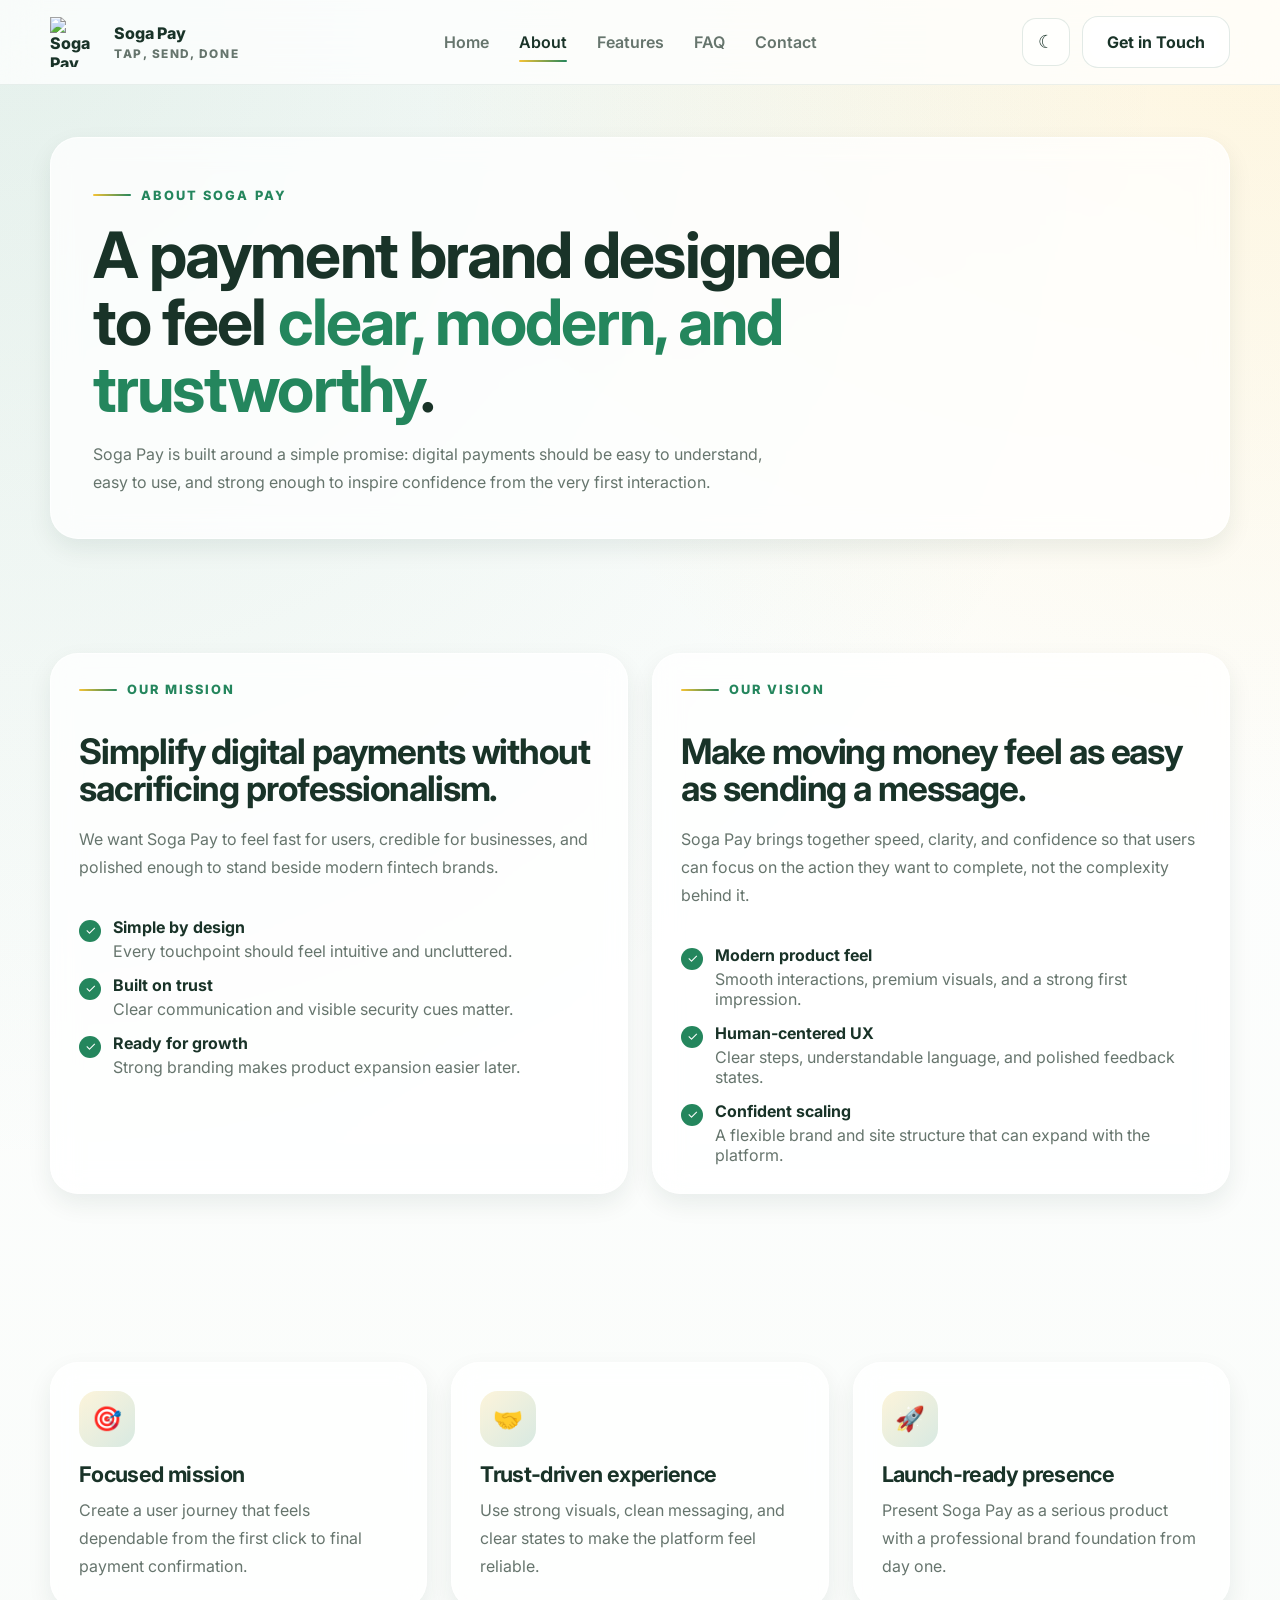
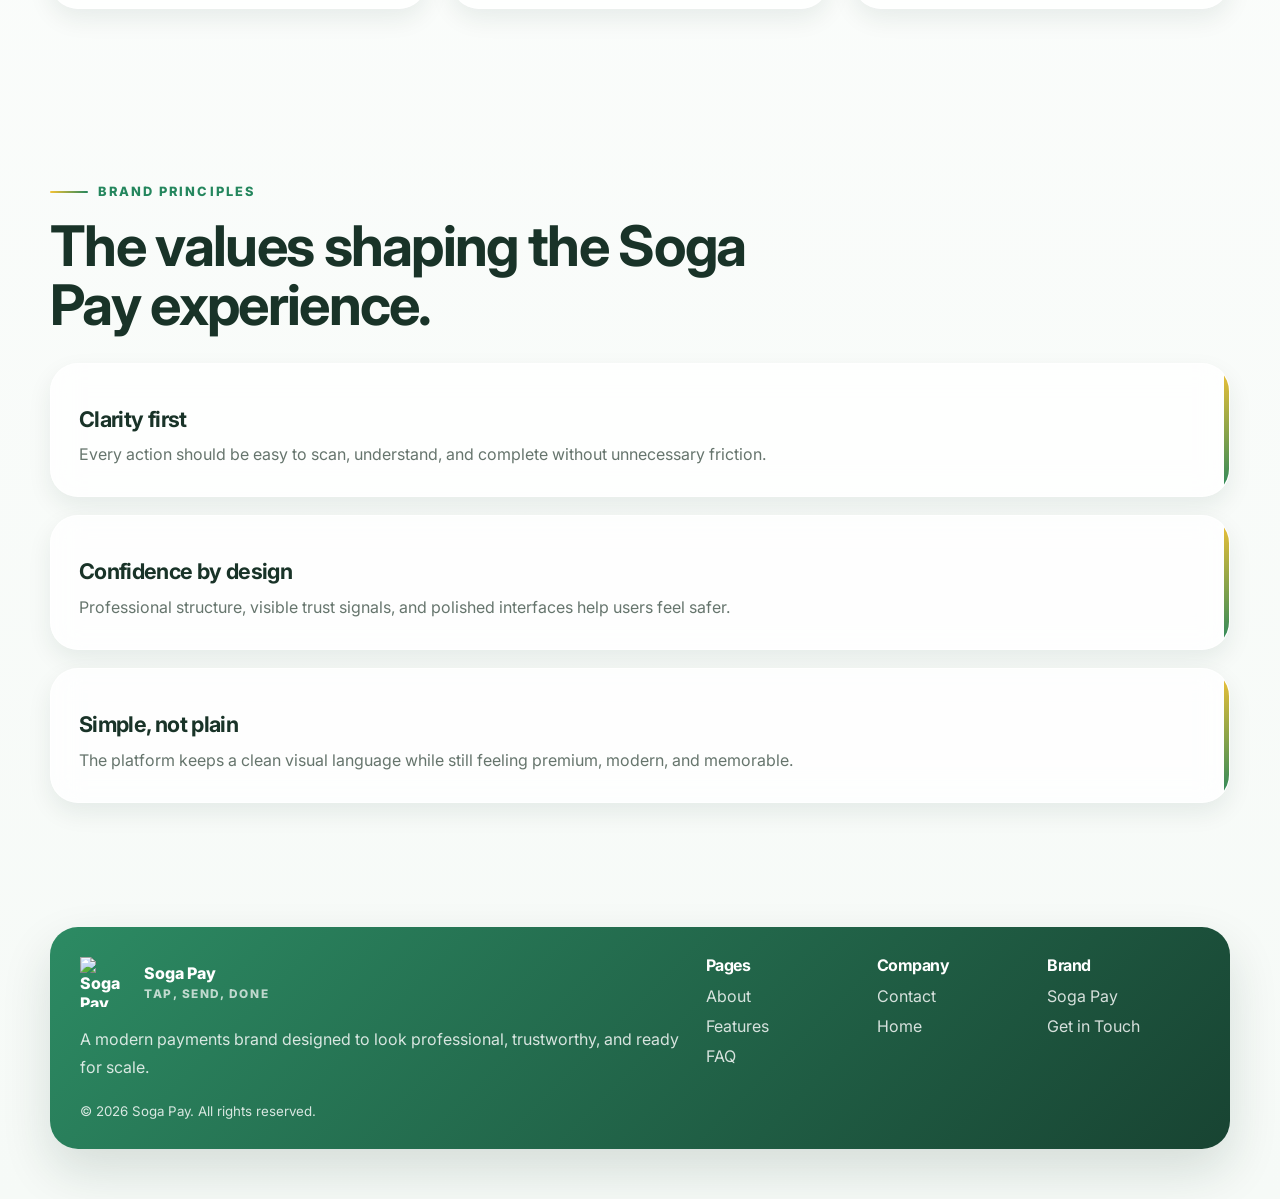
==== about.html @ 3d0d025f "Add files via upload" ====
<!DOCTYPE html>
<html lang="en">
<head>
  <meta charset="UTF-8" />
  <meta name="viewport" content="width=device-width, initial-scale=1.0" />
  <meta name="description" content="Learn about Soga Pay's mission, vision, and brand story." />
  <title>About | Soga Pay</title>
  <link rel="preconnect" href="https://fonts.googleapis.com">
  <link rel="preconnect" href="https://fonts.gstatic.com" crossorigin>
  <link href="https://fonts.googleapis.com/css2?family=Inter:wght@400;500;600;700;800&display=swap" rel="stylesheet">
  <link rel="stylesheet" href="styles.css" />
</head>
<body>
  <header class="header">
    <div class="container nav">
      <a href="index.html" class="brand">
        <img src="assets/logo.svg" alt="Soga Pay logo">
        <div>Soga Pay<small>Tap, Send, Done</small></div>
      </a>
      <nav class="nav-links">
        <a href="index.html">Home</a>
        <a class="active" href="about.html">About</a>
        <a href="features.html">Features</a>
        <a href="faq.html">FAQ</a>
        <a href="contact.html">Contact</a>
      </nav>
      <div class="nav-cta">
        <button class="icon-btn" data-theme-toggle aria-label="Toggle theme">☾</button>
        <a class="btn btn-secondary" href="contact.html">Get in Touch</a>
        <button class="menu-toggle" aria-label="Open menu">☰</button>
      </div>
    </div>
  </header>

  <main>
    <section class="page-hero">
      <div class="container page-hero-card reveal">
        <div class="eyebrow">About Soga Pay</div>
        <h1>A payment brand designed to feel <span class="highlight">clear, modern, and trustworthy</span>.</h1>
        <p class="section-copy">Soga Pay is built around a simple promise: digital payments should be easy to understand, easy to use, and strong enough to inspire confidence from the very first interaction.</p>
      </div>
    </section>

    <section class="section">
      <div class="container story-grid reveal">
        <div class="story-band">
          <div class="eyebrow">Our mission</div>
          <h2 style="font-size:2.2rem;">Simplify digital payments without sacrificing professionalism.</h2>
          <p>We want Soga Pay to feel fast for users, credible for businesses, and polished enough to stand beside modern fintech brands.</p>
          <div class="bullet-list">
            <div class="bullet-item"><span class="check">✓</span><div><strong>Simple by design</strong> Every touchpoint should feel intuitive and uncluttered.</div></div>
            <div class="bullet-item"><span class="check">✓</span><div><strong>Built on trust</strong> Clear communication and visible security cues matter.</div></div>
            <div class="bullet-item"><span class="check">✓</span><div><strong>Ready for growth</strong> Strong branding makes product expansion easier later.</div></div>
          </div>
        </div>
        <div class="story-band">
          <div class="eyebrow">Our vision</div>
          <h2 style="font-size:2.2rem;">Make moving money feel as easy as sending a message.</h2>
          <p>Soga Pay brings together speed, clarity, and confidence so that users can focus on the action they want to complete, not the complexity behind it.</p>
          <div class="bullet-list">
            <div class="bullet-item"><span class="check">✓</span><div><strong>Modern product feel</strong> Smooth interactions, premium visuals, and a strong first impression.</div></div>
            <div class="bullet-item"><span class="check">✓</span><div><strong>Human-centered UX</strong> Clear steps, understandable language, and polished feedback states.</div></div>
            <div class="bullet-item"><span class="check">✓</span><div><strong>Confident scaling</strong> A flexible brand and site structure that can expand with the platform.</div></div>
          </div>
        </div>
      </div>
    </section>

    <section class="section-tight">
      <div class="container reveal">
        <div class="grid-3">
          <article class="card">
            <div class="icon">🎯</div>
            <h3>Focused mission</h3>
            <p>Create a user journey that feels dependable from the first click to final payment confirmation.</p>
          </article>
          <article class="card">
            <div class="icon">🤝</div>
            <h3>Trust-driven experience</h3>
            <p>Use strong visuals, clean messaging, and clear states to make the platform feel reliable.</p>
          </article>
          <article class="card">
            <div class="icon">🚀</div>
            <h3>Launch-ready presence</h3>
            <p>Present Soga Pay as a serious product with a professional brand foundation from day one.</p>
          </article>
        </div>
      </div>
    </section>

    <section class="section">
      <div class="container reveal">
        <div class="eyebrow">Brand principles</div>
        <h2 class="section-title">The values shaping the Soga Pay experience.</h2>
        <div class="timeline" style="margin-top:28px;">
          <article class="timeline-item">
            <h3>Clarity first</h3>
            <p>Every action should be easy to scan, understand, and complete without unnecessary friction.</p>
          </article>
          <article class="timeline-item">
            <h3>Confidence by design</h3>
            <p>Professional structure, visible trust signals, and polished interfaces help users feel safer.</p>
          </article>
          <article class="timeline-item">
            <h3>Simple, not plain</h3>
            <p>The platform keeps a clean visual language while still feeling premium, modern, and memorable.</p>
          </article>
        </div>
      </div>
    </section>
  </main>

  <footer class="footer">
    <div class="container footer-shell">
      <div>
        <a href="index.html" class="brand" style="color:#fff; margin-bottom:18px; display:inline-flex;">
          <img src="assets/logo.svg" alt="Soga Pay logo">
          <div>Soga Pay<small style="color:rgba(255,255,255,.7);">Tap, Send, Done</small></div>
        </a>
        <p>A modern payments brand designed to look professional, trustworthy, and ready for scale.</p>
        <small style="display:block; margin-top:22px;">© 2026 Soga Pay. All rights reserved.</small>
      </div>
      <div class="footer-links">
        <div>
          <h4>Pages</h4>
          <a href="about.html">About</a>
          <a href="features.html">Features</a>
          <a href="faq.html">FAQ</a>
        </div>
        <div>
          <h4>Company</h4>
          <a href="contact.html">Contact</a>
          <a href="index.html">Home</a>
        </div>
        <div>
          <h4>Brand</h4>
          <a href="index.html">Soga Pay</a>
          <a href="contact.html">Get in Touch</a>
        </div>
      </div>
    </div>
  </footer>

  <script src="main.js"></script>
</body>
</html>
---- styles.css ----
:root {
  --green: #24865d;
  --green-dark: #16543a;
  --green-deep: #0f3c2a;
  --yellow: #f6c335;
  --yellow-soft: rgba(246, 195, 53, 0.16);
  --surface: #ffffff;
  --surface-2: #f6faf7;
  --surface-3: #eef5f1;
  --text: #193328;
  --muted: #66756d;
  --line: rgba(22, 84, 58, 0.12);
  --shadow-sm: 0 10px 25px rgba(17, 49, 35, 0.08);
  --shadow-md: 0 22px 50px rgba(17, 49, 35, 0.14);
  --radius: 24px;
  --radius-lg: 32px;
  --container: 1180px;
}

html[data-theme="dark"] {
  --surface: #09120e;
  --surface-2: #0d1713;
  --surface-3: #11201a;
  --text: #ecf5f0;
  --muted: #9bb0a5;
  --line: rgba(255, 255, 255, 0.08);
  --shadow-sm: 0 10px 25px rgba(0, 0, 0, 0.25);
  --shadow-md: 0 22px 50px rgba(0, 0, 0, 0.35);
}

* { box-sizing: border-box; }
html { scroll-behavior: smooth; }
body {
  margin: 0;
  font-family: Inter, ui-sans-serif, system-ui, -apple-system, BlinkMacSystemFont, "Segoe UI", sans-serif;
  background:
    radial-gradient(circle at top left, rgba(36, 134, 93, 0.12), transparent 38%),
    radial-gradient(circle at top right, rgba(246, 195, 53, 0.16), transparent 28%),
    linear-gradient(180deg, var(--surface) 0%, var(--surface-2) 100%);
  color: var(--text);
}
img { max-width: 100%; display: block; }
a { color: inherit; text-decoration: none; }
p { color: var(--muted); line-height: 1.75; margin: 0; }
h1, h2, h3, h4 { margin: 0; line-height: 1.05; letter-spacing: -0.03em; }
.container { width: min(var(--container), calc(100% - 40px)); margin: 0 auto; }
.section { padding: 96px 0; }
.section-tight { padding: 72px 0; }
.section-title { font-size: clamp(2rem, 5vw, 3.5rem); max-width: 720px; }
.section-copy { max-width: 690px; margin-top: 18px; }
.eyebrow {
  display: inline-flex;
  align-items: center;
  gap: 10px;
  text-transform: uppercase;
  letter-spacing: 0.16em;
  color: var(--green);
  font-weight: 800;
  font-size: 0.8rem;
  margin-bottom: 18px;
}
.eyebrow::before {
  content: "";
  width: 38px;
  height: 2px;
  border-radius: 999px;
  background: linear-gradient(90deg, var(--yellow), var(--green));
}
.badge {
  display: inline-flex;
  align-items: center;
  gap: 10px;
  padding: 12px 16px;
  border-radius: 999px;
  background: rgba(255,255,255,0.72);
  border: 1px solid rgba(255,255,255,0.55);
  box-shadow: var(--shadow-sm);
  backdrop-filter: blur(14px);
  color: var(--green-deep);
  font-size: 0.92rem;
  font-weight: 700;
}
.highlight { color: var(--green); }
.note { font-size: 0.98rem; color: var(--muted); }
.btn {
  display: inline-flex;
  align-items: center;
  justify-content: center;
  gap: 10px;
  border-radius: 16px;
  padding: 15px 24px;
  font-weight: 700;
  border: 1px solid transparent;
  transition: transform .25s ease, box-shadow .25s ease, background .25s ease, border-color .25s ease;
}
.btn:hover { transform: translateY(-2px); }
.btn-primary {
  background: linear-gradient(135deg, var(--green) 0%, var(--green-dark) 100%);
  color: #fff;
  box-shadow: var(--shadow-md);
}
.btn-secondary {
  background: rgba(255,255,255,0.72);
  border-color: var(--line);
  color: var(--text);
  backdrop-filter: blur(12px);
}
.btn-outline {
  border-color: rgba(246,195,53,0.45);
  color: var(--green-deep);
  background: rgba(246,195,53,0.08);
}
.btn-block { width: 100%; }
.header {
  position: sticky;
  top: 0;
  z-index: 30;
  backdrop-filter: blur(18px);
  background: rgba(255, 255, 255, 0.74);
  border-bottom: 1px solid rgba(22,84,58,0.08);
}
html[data-theme="dark"] .header { background: rgba(9, 18, 14, 0.75); }
.nav {
  min-height: 84px;
  display: flex;
  align-items: center;
  justify-content: space-between;
  gap: 24px;
}
.brand { display: flex; align-items: center; gap: 14px; font-weight: 800; }
.brand img { width: 50px; height: 50px; }
.brand small {
  display: block;
  color: var(--muted);
  text-transform: uppercase;
  letter-spacing: 0.13em;
  font-size: 0.74rem;
  margin-top: 4px;
}
.nav-links { display: flex; align-items: center; gap: 30px; }
.nav-links a {
  color: var(--muted);
  font-weight: 600;
  position: relative;
}
.nav-links a::after {
  content: "";
  position: absolute;
  left: 0;
  bottom: -10px;
  width: 100%;
  height: 2px;
  border-radius: 999px;
  background: linear-gradient(90deg, var(--yellow), var(--green));
  transform: scaleX(0);
  transform-origin: left;
  transition: transform .25s ease;
}
.nav-links a:hover, .nav-links a.active { color: var(--text); }
.nav-links a:hover::after, .nav-links a.active::after { transform: scaleX(1); }
.nav-cta { display: flex; align-items: center; gap: 12px; }
.icon-btn, .menu-toggle {
  width: 48px;
  height: 48px;
  border-radius: 14px;
  border: 1px solid var(--line);
  background: rgba(255,255,255,0.68);
  color: var(--text);
  display: inline-flex;
  align-items: center;
  justify-content: center;
  cursor: pointer;
  font-size: 1.1rem;
}
.menu-toggle { display: none; }
.hero {
  padding: 72px 0 34px;
  position: relative;
  overflow: hidden;
}
.hero::before,
.hero::after {
  content: "";
  position: absolute;
  border-radius: 999px;
  filter: blur(5px);
  opacity: .9;
}
.hero::before {
  width: 340px;
  height: 340px;
  background: radial-gradient(circle, rgba(246,195,53,0.28) 0%, rgba(246,195,53,0) 70%);
  top: -90px;
  right: -40px;
}
.hero::after {
  width: 320px;
  height: 320px;
  background: radial-gradient(circle, rgba(36,134,93,0.18) 0%, rgba(36,134,93,0) 72%);
  left: -100px;
  bottom: 10px;
}
.hero-grid {
  display: grid;
  grid-template-columns: 1.08fr .92fr;
  gap: 44px;
  align-items: center;
}
.hero-copy h1 {
  font-size: clamp(2.9rem, 7vw, 5.7rem);
  max-width: 760px;
}
.hero-copy p {
  font-size: 1.08rem;
  max-width: 660px;
  margin-top: 22px;
}
.hero-actions {
  display: flex;
  flex-wrap: wrap;
  gap: 14px;
  margin: 28px 0 30px;
}
.metrics {
  display: grid;
  grid-template-columns: repeat(3, 1fr);
  gap: 16px;
}
.metric {
  padding: 22px;
  border-radius: 22px;
  background: rgba(255,255,255,0.72);
  border: 1px solid rgba(255,255,255,0.55);
  box-shadow: var(--shadow-sm);
  backdrop-filter: blur(14px);
}
.metric strong { display: block; font-size: 1.2rem; margin-bottom: 8px; }
.hero-visual {
  position: relative;
  min-height: 650px;
}
.glass-card {
  position: absolute;
  border-radius: 32px;
  background: rgba(255,255,255,0.72);
  border: 1px solid rgba(255,255,255,0.7);
  box-shadow: var(--shadow-md);
  backdrop-filter: blur(16px);
}
html[data-theme="dark"] .glass-card,
html[data-theme="dark"] .metric,
html[data-theme="dark"] .feature-card,
html[data-theme="dark"] .trust-card,
html[data-theme="dark"] .card,
html[data-theme="dark"] .page-hero-card,
html[data-theme="dark"] .accordion,
html[data-theme="dark"] .contact-card,
html[data-theme="dark"] .timeline-item,
html[data-theme="dark"] .pricing-card,
html[data-theme="dark"] .stat-band,
html[data-theme="dark"] .story-band,
html[data-theme="dark"] .logo-cloud,
html[data-theme="dark"] .cta-panel,
html[data-theme="dark"] .input,
html[data-theme="dark"] .icon-btn,
html[data-theme="dark"] .menu-toggle,
html[data-theme="dark"] .btn-secondary {
  background: rgba(18, 31, 24, 0.72);
  border-color: rgba(255,255,255,0.08);
}
.phone-shell {
  width: min(360px, 100%);
  padding: 16px;
  right: 25px;
  top: 18px;
}
.phone-screen {
  border-radius: 28px;
  background: linear-gradient(180deg, var(--green-deep) 0%, #10291e 100%);
  color: #fff;
  padding: 24px;
  min-height: 575px;
  display: flex;
  flex-direction: column;
  gap: 18px;
  position: relative;
  overflow: hidden;
}
.phone-screen::after {
  content: "";
  position: absolute;
  inset: auto -40px -90px auto;
  width: 220px;
  height: 220px;
  background: radial-gradient(circle, rgba(246,195,53,0.25), transparent 70%);
}
.phone-top {
  display: flex;
  align-items: center;
  justify-content: space-between;
  font-size: .92rem;
  opacity: .88;
}
.balance-card {
  background: linear-gradient(135deg, rgba(255,255,255,0.16), rgba(255,255,255,0.08));
  border-radius: 26px;
  padding: 24px;
  border: 1px solid rgba(255,255,255,0.14);
}
.balance-row { display: flex; align-items: center; justify-content: space-between; gap: 14px; }
.balance-value { font-size: 2.45rem; font-weight: 800; margin-top: 10px; letter-spacing: -0.04em; }
.mini-pill {
  display: inline-flex;
  align-items: center;
  gap: 8px;
  padding: 8px 12px;
  border-radius: 999px;
  background: rgba(246,195,53,0.16);
  color: #fff;
  font-size: .86rem;
  font-weight: 700;
}
.action-grid {
  display: grid;
  grid-template-columns: repeat(3, 1fr);
  gap: 12px;
}
.action-chip {
  background: rgba(255,255,255,0.08);
  border-radius: 20px;
  padding: 16px 12px;
  text-align: center;
  border: 1px solid rgba(255,255,255,0.12);
}
.action-chip span { display: block; font-size: .85rem; margin-top: 8px; opacity: .9; }
.receipt-card {
  background: #fff;
  color: #12281f;
  border-radius: 24px;
  padding: 20px;
  margin-top: auto;
  box-shadow: 0 18px 40px rgba(0,0,0,.18);
}
.receipt-head { display: flex; align-items: center; justify-content: space-between; gap: 12px; margin-bottom: 16px; }
.receipt-line { display: flex; align-items: center; justify-content: space-between; padding: 10px 0; border-bottom: 1px solid rgba(18,40,31,0.08); color: #456154; }
.receipt-line:last-child { border-bottom: 0; }
.float-card {
  width: 230px;
  padding: 22px;
}
.float-top {
  top: 62px;
  left: 10px;
}
.float-bottom {
  bottom: 52px;
  left: 30px;
}
.stat-band, .story-band, .logo-cloud, .cta-panel, .page-hero-card, .accordion, .contact-card, .card, .feature-card, .trust-card, .timeline-item, .pricing-card {
  background: rgba(255,255,255,0.76);
  border: 1px solid rgba(255,255,255,0.72);
  border-radius: 28px;
  box-shadow: var(--shadow-sm);
  backdrop-filter: blur(14px);
}
.logo-cloud, .story-band, .stat-band, .cta-panel { padding: 28px; }
.logo-cloud-grid {
  display: grid;
  grid-template-columns: repeat(4, 1fr);
  gap: 16px;
  margin-top: 18px;
}
.logo-cloud-item {
  border-radius: 20px;
  padding: 18px;
  text-align: center;
  border: 1px dashed var(--line);
  color: var(--muted);
  font-weight: 700;
}
.grid-2 { display: grid; grid-template-columns: repeat(2, 1fr); gap: 24px; }
.grid-3 { display: grid; grid-template-columns: repeat(3, 1fr); gap: 24px; }
.grid-4 { display: grid; grid-template-columns: repeat(4, 1fr); gap: 18px; }
.feature-card, .trust-card, .card, .timeline-item, .pricing-card { padding: 28px; }
.feature-card h3, .trust-card h3, .card h3, .timeline-item h3, .pricing-card h3 { font-size: 1.35rem; margin: 16px 0 10px; }
.icon {
  width: 56px;
  height: 56px;
  border-radius: 18px;
  display: inline-flex;
  align-items: center;
  justify-content: center;
  background: linear-gradient(135deg, rgba(246,195,53,0.18), rgba(36,134,93,0.18));
  color: var(--green-deep);
  font-size: 1.5rem;
}
.trust-strip {
  display: grid;
  grid-template-columns: 1.2fr .8fr;
  gap: 24px;
  align-items: stretch;
}
.step-grid {
  display: grid;
  grid-template-columns: repeat(3, 1fr);
  gap: 22px;
  margin-top: 36px;
}
.step-card {
  position: relative;
  padding: 30px;
  border-radius: 28px;
  background: linear-gradient(180deg, rgba(255,255,255,0.85), rgba(255,255,255,0.62));
  border: 1px solid rgba(255,255,255,0.7);
  box-shadow: var(--shadow-sm);
}
html[data-theme="dark"] .step-card { background: rgba(18, 31, 24, 0.78); border-color: rgba(255,255,255,0.08); }
.step-number {
  position: absolute;
  top: 18px;
  right: 20px;
  color: rgba(36,134,93,0.18);
  font-size: 3rem;
  font-weight: 800;
}
.step-card h3 { font-size: 1.55rem; margin: 18px 0 10px; }
.page-hero { padding: 52px 0 18px; }
.page-hero-card { padding: 42px; }
.page-hero-card h1 { font-size: clamp(2.4rem, 5vw, 4.2rem); max-width: 800px; }
.story-grid { display: grid; grid-template-columns: 1fr 1fr; gap: 24px; }
.story-band { display: flex; flex-direction: column; gap: 18px; }
.bullet-list { display: grid; gap: 14px; margin-top: 18px; }
.bullet-item {
  display: flex;
  gap: 12px;
  align-items: flex-start;
  color: var(--muted);
}
.bullet-item strong { display: block; color: var(--text); margin-bottom: 4px; }
.check {
  width: 22px;
  height: 22px;
  border-radius: 999px;
  background: var(--green);
  color: #fff;
  flex: 0 0 auto;
  display: inline-flex;
  align-items: center;
  justify-content: center;
  font-size: .8rem;
  margin-top: 3px;
}
.timeline { display: grid; gap: 18px; }
.timeline-item { position: relative; overflow: hidden; }
.timeline-item::after {
  content: "";
  position: absolute;
  top: 0;
  right: 0;
  width: 5px;
  height: 100%;
  background: linear-gradient(180deg, var(--yellow), var(--green));
}
.accordion { padding: 10px; }
.faq-item + .faq-item { border-top: 1px solid var(--line); }
.faq-question {
  width: 100%;
  background: transparent;
  border: 0;
  padding: 24px 18px;
  text-align: left;
  color: var(--text);
  font-size: 1.05rem;
  font-weight: 700;
  display: flex;
  align-items: center;
  justify-content: space-between;
  cursor: pointer;
}
.faq-question span { transition: transform .2s ease; }
.faq-item.open .faq-question span { transform: rotate(45deg); }
.faq-answer {
  display: none;
  padding: 0 18px 24px;
  color: var(--muted);
  max-width: 860px;
}
.faq-item.open .faq-answer { display: block; }
.contact-grid { display: grid; grid-template-columns: 1.1fr .9fr; gap: 24px; }
.contact-card { padding: 30px; }
.form-grid { display: grid; grid-template-columns: repeat(2, 1fr); gap: 16px; margin-top: 22px; }
.form-grid .full { grid-column: 1 / -1; }
.input {
  width: 100%;
  border-radius: 18px;
  border: 1px solid var(--line);
  padding: 16px 18px;
  background: rgba(255,255,255,0.72);
  color: var(--text);
  font: inherit;
}
textarea.input { min-height: 150px; resize: vertical; }
.contact-stack { display: grid; gap: 16px; margin-top: 24px; }
.contact-item {
  padding: 18px 20px;
  border-radius: 20px;
  border: 1px solid var(--line);
  background: rgba(255,255,255,0.42);
}
.pricing-grid { display: grid; grid-template-columns: repeat(3, 1fr); gap: 24px; }
.pricing-card.featured {
  background: linear-gradient(180deg, rgba(36,134,93,0.96), rgba(15,60,42,0.96));
  color: #fff;
}
.pricing-card.featured p,
.pricing-card.featured li,
.pricing-card.featured .price-note { color: rgba(255,255,255,0.78); }
.price { font-size: 2.7rem; font-weight: 800; margin: 18px 0 6px; }
.list-clean { list-style: none; padding: 0; margin: 18px 0 0; display: grid; gap: 12px; color: var(--muted); }
.list-clean li { display: flex; gap: 10px; }
.list-clean li::before { content: "•"; color: var(--green); font-weight: 900; }
.cta-panel {
  display: flex;
  align-items: center;
  justify-content: space-between;
  gap: 24px;
}
.footer { padding: 28px 0 50px; }
.footer-shell {
  display: grid;
  grid-template-columns: 1.1fr .9fr;
  gap: 22px;
  padding: 30px;
  border-radius: 28px;
  background: linear-gradient(135deg, rgba(36,134,93,0.96), rgba(15,60,42,0.96));
  color: #fff;
  box-shadow: var(--shadow-md);
}
.footer-shell p, .footer-shell a, .footer-shell small { color: rgba(255,255,255,0.82); }
.footer-links {
  display: grid;
  grid-template-columns: repeat(3, 1fr);
  gap: 18px;
}
.footer-links h4 { margin-bottom: 12px; font-size: 1rem; }
.footer-links a { display: block; margin-bottom: 10px; }
.reveal {
  opacity: 0;
  transform: translateY(24px);
  transition: opacity .6s ease, transform .6s ease;
}
.reveal.visible {
  opacity: 1;
  transform: translateY(0);
}
@media (max-width: 1100px) {
  .hero-grid, .contact-grid, .trust-strip, .cta-panel, .footer-shell, .story-grid { grid-template-columns: 1fr; }
  .grid-3, .pricing-grid { grid-template-columns: repeat(2, 1fr); }
  .grid-4 { grid-template-columns: repeat(2, 1fr); }
  .hero-visual { min-height: 620px; max-width: 580px; margin: 0 auto; }
}
@media (max-width: 860px) {
  .menu-toggle { display: inline-flex; }
  .nav-links {
    position: absolute;
    left: 20px;
    right: 20px;
    top: calc(100% + 12px);
    padding: 18px;
    border-radius: 22px;
    background: var(--surface);
    border: 1px solid var(--line);
    box-shadow: var(--shadow-md);
    display: none;
    flex-direction: column;
    align-items: flex-start;
  }
  html[data-theme="dark"] .nav-links { background: #101914; }
  .nav.open .nav-links { display: flex; }
  .nav-cta .btn-secondary { display: none; }
  .hero-grid, .grid-2, .grid-3, .metrics, .step-grid, .pricing-grid, .form-grid, .logo-cloud-grid { grid-template-columns: 1fr; }
  .hero-copy h1 { font-size: clamp(2.6rem, 11vw, 4.3rem); }
  .phone-shell { position: relative; right: auto; top: auto; margin: 0 auto; }
  .float-card { position: relative; width: 100%; top: auto; left: auto; bottom: auto; margin-top: 16px; }
  .hero-visual { min-height: auto; }
  .page-hero-card, .cta-panel, .feature-card, .trust-card, .card, .timeline-item, .pricing-card, .contact-card, .story-band { padding: 24px; }
  .footer-links { grid-template-columns: 1fr; }
}
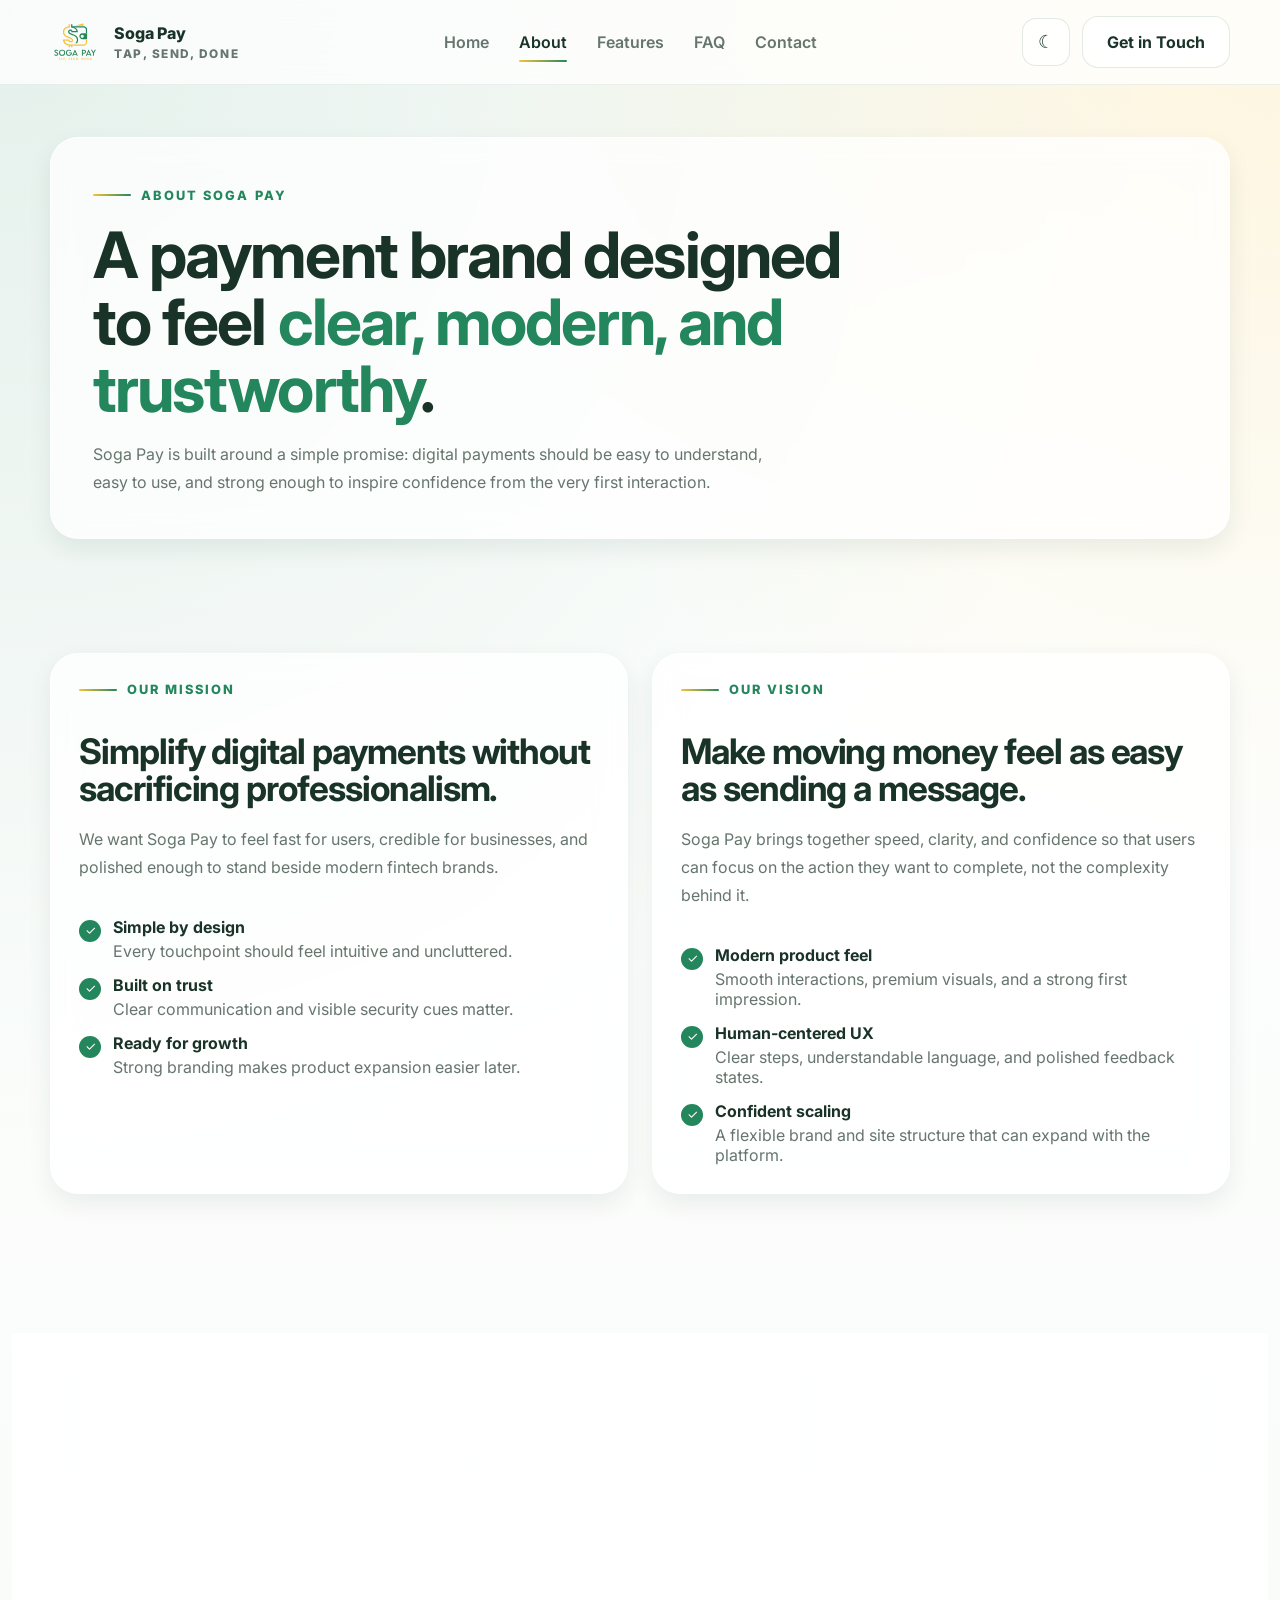
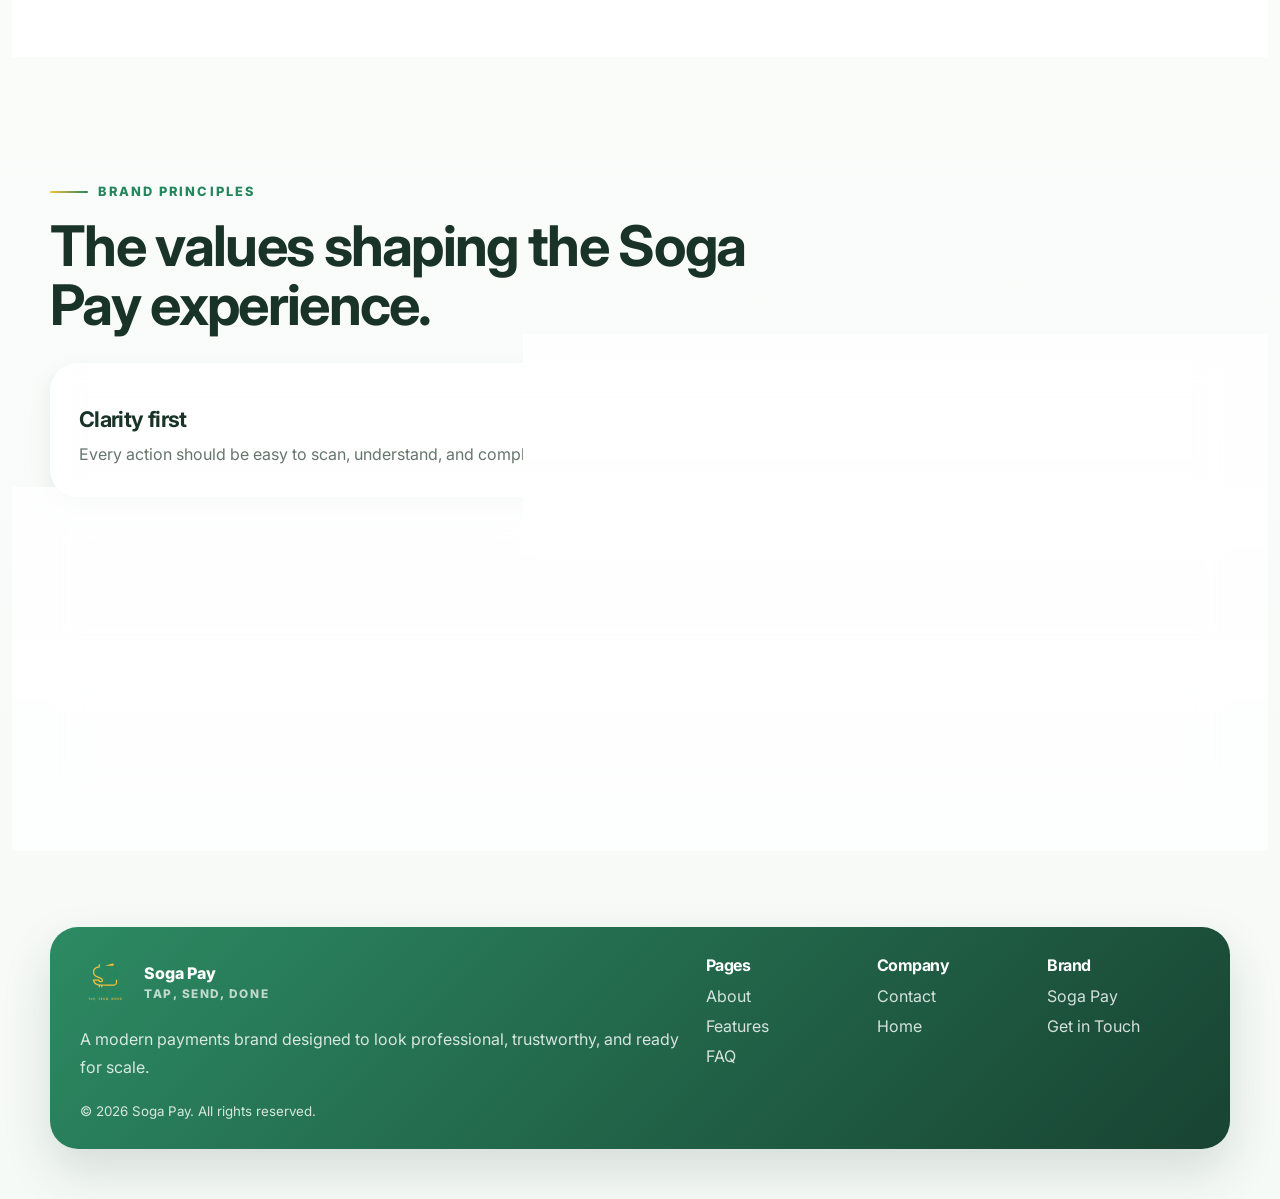
==== commit 13a6a4d2: "commit" ====
--- a/about.html
+++ b/about.html
@@ -8,25 +8,25 @@
   <link rel="preconnect" href="https://fonts.googleapis.com">
   <link rel="preconnect" href="https://fonts.gstatic.com" crossorigin>
   <link href="https://fonts.googleapis.com/css2?family=Inter:wght@400;500;600;700;800&display=swap" rel="stylesheet">
-  <link rel="stylesheet" href="styles.css" />
+  <link rel="stylesheet" href="./styles.css" />
 </head>
 <body>
   <header class="header">
     <div class="container nav">
-      <a href="index.html" class="brand">
+      <a href="./index.html" class="brand">
         <img src="assets/logo.svg" alt="Soga Pay logo">
         <div>Soga Pay<small>Tap, Send, Done</small></div>
       </a>
       <nav class="nav-links">
-        <a href="index.html">Home</a>
-        <a class="active" href="about.html">About</a>
-        <a href="features.html">Features</a>
-        <a href="faq.html">FAQ</a>
-        <a href="contact.html">Contact</a>
+        <a href="./index.html">Home</a>
+        <a class="active" href="./about.html">About</a>
+        <a href="./features.html">Features</a>
+        <a href="./faq.html">FAQ</a>
+        <a href="./contact.html">Contact</a>
       </nav>
       <div class="nav-cta">
         <button class="icon-btn" data-theme-toggle aria-label="Toggle theme">☾</button>
-        <a class="btn btn-secondary" href="contact.html">Get in Touch</a>
+        <a class="btn btn-secondary" href="./contact.html">Get in Touch</a>
         <button class="menu-toggle" aria-label="Open menu">☰</button>
       </div>
     </div>
@@ -113,7 +113,7 @@
   <footer class="footer">
     <div class="container footer-shell">
       <div>
-        <a href="index.html" class="brand" style="color:#fff; margin-bottom:18px; display:inline-flex;">
+        <a href="./index.html" class="brand" style="color:#fff; margin-bottom:18px; display:inline-flex;">
           <img src="assets/logo.svg" alt="Soga Pay logo">
           <div>Soga Pay<small style="color:rgba(255,255,255,.7);">Tap, Send, Done</small></div>
         </a>
@@ -123,24 +123,24 @@
       <div class="footer-links">
         <div>
           <h4>Pages</h4>
-          <a href="about.html">About</a>
-          <a href="features.html">Features</a>
-          <a href="faq.html">FAQ</a>
+          <a href="./about.html">About</a>
+          <a href="./features.html">Features</a>
+          <a href="./faq.html">FAQ</a>
         </div>
         <div>
           <h4>Company</h4>
-          <a href="contact.html">Contact</a>
-          <a href="index.html">Home</a>
+          <a href="./contact.html">Contact</a>
+          <a href="./index.html">Home</a>
         </div>
         <div>
           <h4>Brand</h4>
-          <a href="index.html">Soga Pay</a>
-          <a href="contact.html">Get in Touch</a>
+          <a href="./index.html">Soga Pay</a>
+          <a href="./contact.html">Get in Touch</a>
         </div>
       </div>
     </div>
   </footer>
 
-  <script src="main.js"></script>
+  <script src="./main.js"></script>
 </body>
 </html>
